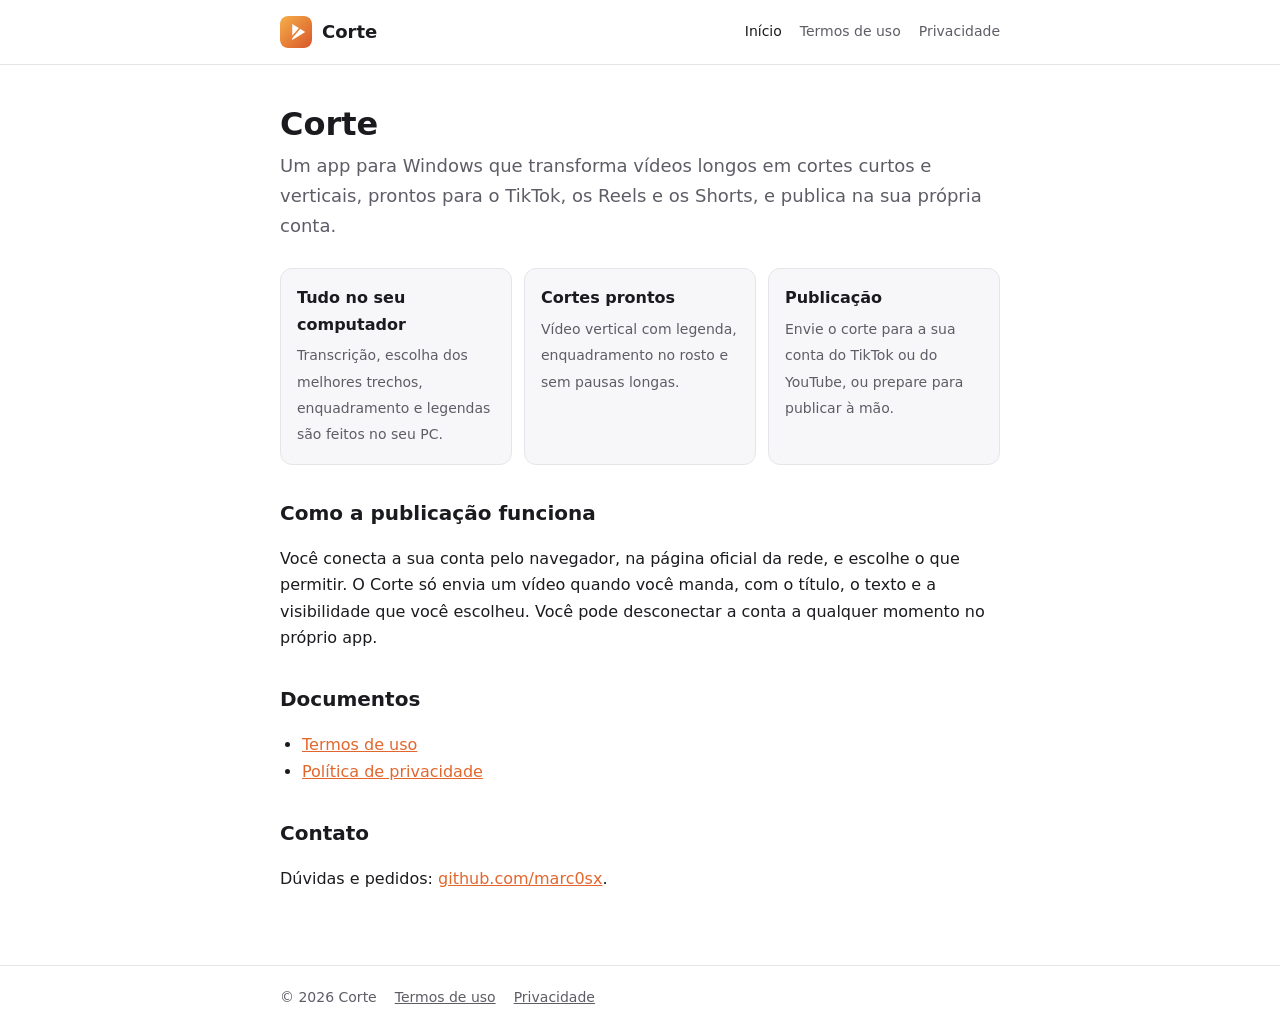
==== index.html @ 1ce230a7 "Site do Corte: início, termos de uso e política de privacidade Páginas públicas pedidas pelo TikTok " ====
<!doctype html>
<html lang="pt-BR">
<head>
  <meta charset="utf-8">
  <meta name="viewport" content="width=device-width, initial-scale=1">
  <title>Corte</title>
  <meta name="description" content="Corte transforma vídeos longos em cortes verticais e publica na sua conta do TikTok e do YouTube.">
  <link rel="icon" href="icone.png">
  <link rel="stylesheet" href="estilo.css">
</head>
<body>
  <header>
    <div class="wrap">
      <a class="brand" href="./"><img src="icone.png" alt=""> Corte</a>
      <nav>
        <a href="./" aria-current="page">Início</a>
        <a href="termos.html">Termos de uso</a>
        <a href="privacidade.html">Privacidade</a>
      </nav>
    </div>
  </header>
  <main>
    <div class="wrap">
      <h1>Corte</h1>
      <p class="lead">Um app para Windows que transforma vídeos longos em cortes curtos e verticais, prontos para o TikTok, os Reels e os Shorts, e publica na sua própria conta.</p>

      <div class="cards">
        <div class="card"><strong>Tudo no seu computador</strong><span>Transcrição, escolha dos melhores trechos, enquadramento e legendas são feitos no seu PC.</span></div>
        <div class="card"><strong>Cortes prontos</strong><span>Vídeo vertical com legenda, enquadramento no rosto e sem pausas longas.</span></div>
        <div class="card"><strong>Publicação</strong><span>Envie o corte para a sua conta do TikTok ou do YouTube, ou prepare para publicar à mão.</span></div>
      </div>

      <h2>Como a publicação funciona</h2>
      <p>Você conecta a sua conta pelo navegador, na página oficial da rede, e escolhe o que permitir. O Corte só envia um vídeo quando você manda, com o título, o texto e a visibilidade que você escolheu. Você pode desconectar a conta a qualquer momento no próprio app.</p>

      <h2>Documentos</h2>
      <ul>
        <li><a href="termos.html">Termos de uso</a></li>
        <li><a href="privacidade.html">Política de privacidade</a></li>
      </ul>

      <h2>Contato</h2>
      <p>Dúvidas e pedidos: <a href="https://github.com/marc0sx">github.com/marc0sx</a>.</p>
    </div>
  </main>
  <footer>
    <div class="wrap">
      <span>© 2026 Corte</span>
      <a href="termos.html">Termos de uso</a>
      <a href="privacidade.html">Privacidade</a>
    </div>
  </footer>
</body>
</html>
---- estilo.css ----
:root {
  --bg: #ffffff;
  --text: #1b1b1f;
  --muted: #5d5d66;
  --line: #e6e6ea;
  --card: #f7f7f9;
  --accent: #e2672e;
  --accent-2: #f6a03b;
}
@media (prefers-color-scheme: dark) {
  :root {
    --bg: #121216;
    --text: #ececf1;
    --muted: #a3a3ad;
    --line: #2a2a31;
    --card: #1b1b21;
  }
}
* { box-sizing: border-box; }
body {
  margin: 0;
  background: var(--bg);
  color: var(--text);
  font: 16px/1.65 'Segoe UI', system-ui, -apple-system, Roboto, Arial, sans-serif;
}
.wrap { max-width: 760px; margin: 0 auto; padding: 0 20px; }
header { border-bottom: 1px solid var(--line); }
header .wrap { display: flex; align-items: center; gap: 12px; height: 64px; }
header a.brand { display: inline-flex; align-items: center; gap: 10px; color: var(--text); text-decoration: none; font-weight: 700; font-size: 18px; }
header img { width: 32px; height: 32px; border-radius: 8px; }
header nav { margin-left: auto; display: flex; gap: 18px; font-size: 14px; }
header nav a { color: var(--muted); text-decoration: none; }
header nav a:hover, header nav a[aria-current='page'] { color: var(--text); }
main { padding: 40px 0 56px; }
h1 { font-size: 32px; line-height: 1.2; margin: 0 0 8px; }
h2 { font-size: 20px; margin: 32px 0 8px; }
p, li { color: var(--text); }
.lead { font-size: 18px; color: var(--muted); margin: 0 0 28px; }
.updated { color: var(--muted); font-size: 14px; margin: 0 0 28px; }
a { color: var(--accent); }
ul { padding-left: 22px; }
.cards { display: grid; grid-template-columns: repeat(auto-fit, minmax(210px, 1fr)); gap: 12px; margin: 28px 0; }
.card { background: var(--card); border: 1px solid var(--line); border-radius: 12px; padding: 16px; }
.card strong { display: block; margin-bottom: 4px; }
.card span { color: var(--muted); font-size: 14px; }
footer { border-top: 1px solid var(--line); color: var(--muted); font-size: 14px; }
footer .wrap { padding: 20px; display: flex; gap: 18px; flex-wrap: wrap; }
footer a { color: var(--muted); }
@media (max-width: 520px) {
  h1 { font-size: 26px; }
  header nav { gap: 12px; }
}
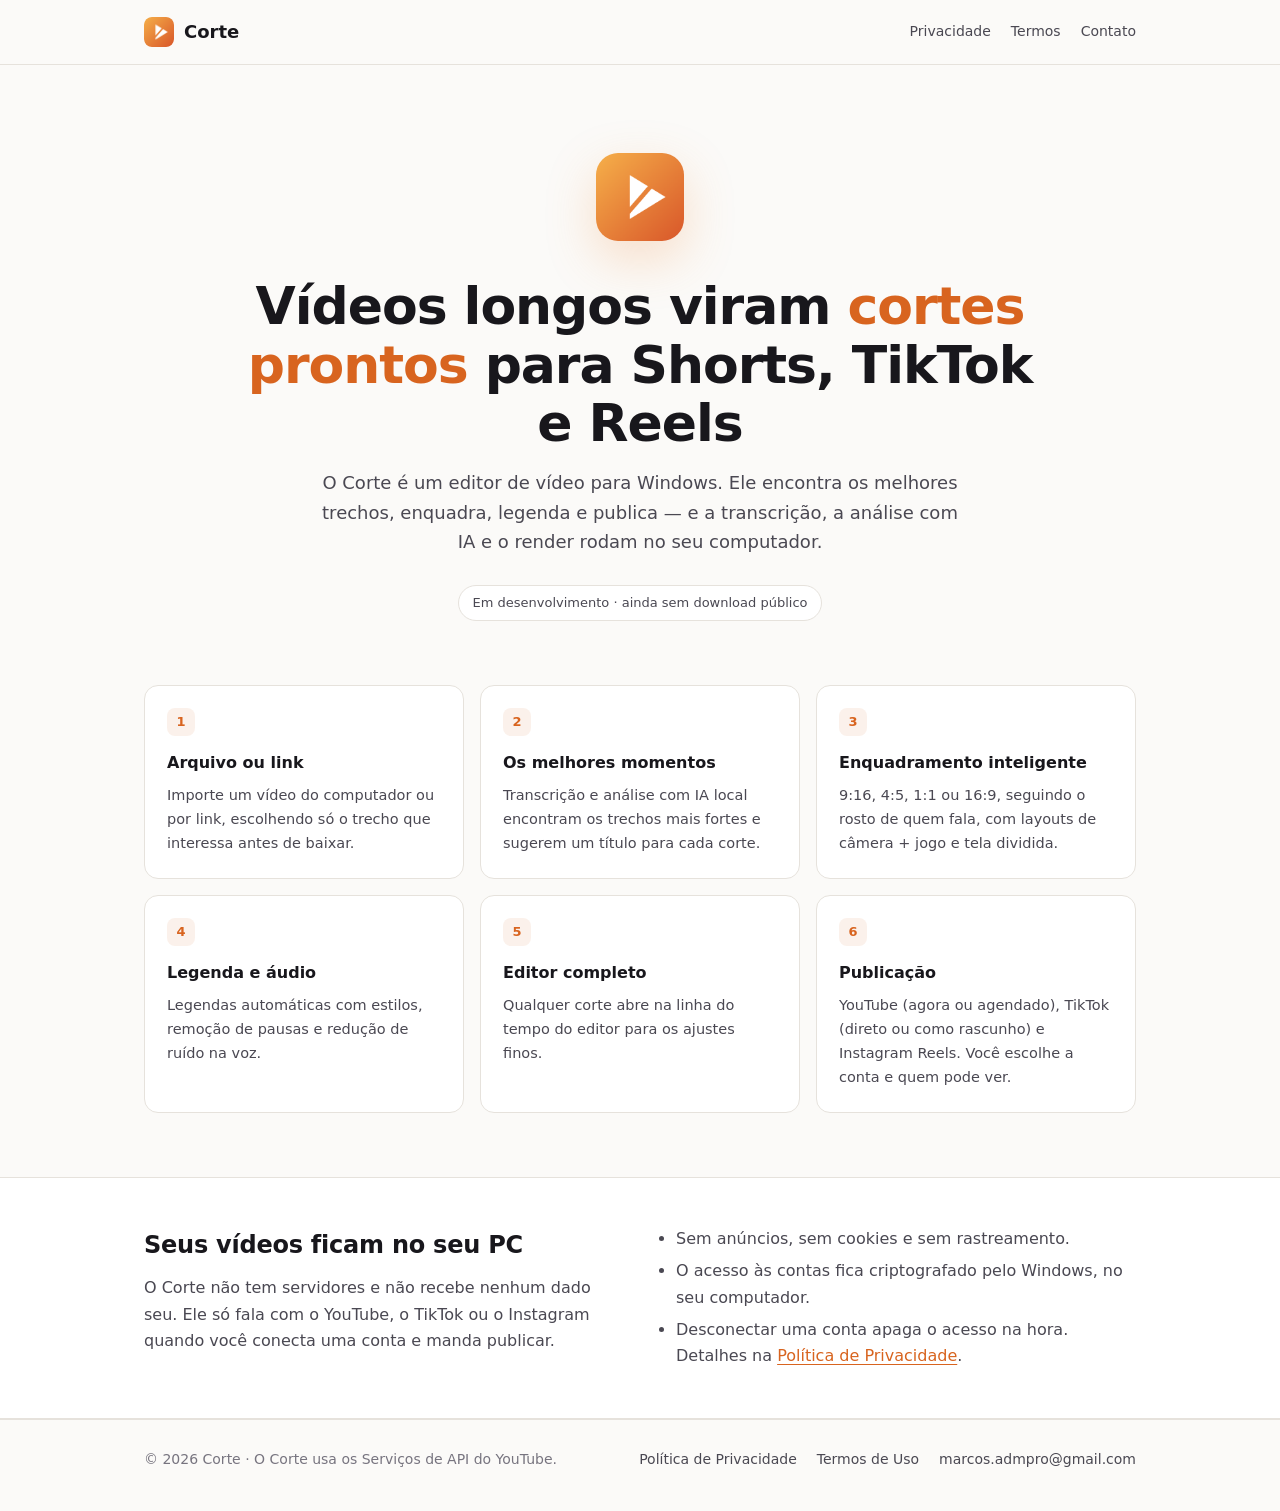
==== commit f0b301fa: "Site: política de privacidade e termos para a auditoria do YouTube e o Instagram Página inicial com " ====
--- a/index.html
+++ b/index.html
@@ -3,51 +3,89 @@
 <head>
   <meta charset="utf-8">
   <meta name="viewport" content="width=device-width, initial-scale=1">
-  <title>Corte</title>
-  <meta name="description" content="Corte transforma vídeos longos em cortes verticais e publica na sua conta do TikTok e do YouTube.">
-  <link rel="icon" href="icone.png">
+  <title>Corte — cortes prontos para Shorts, TikTok e Reels</title>
+  <meta name="description" content="Corte é um editor de vídeo para Windows que transforma vídeos longos em cortes com legenda e enquadramento para YouTube Shorts, TikTok e Instagram Reels. Tudo roda no seu computador.">
+  <link rel="icon" href="icone.png" type="image/png">
   <link rel="stylesheet" href="estilo.css">
 </head>
 <body>
-  <header>
+  <header class="top">
     <div class="wrap">
       <a class="brand" href="./"><img src="icone.png" alt=""> Corte</a>
       <nav>
-        <a href="./" aria-current="page">Início</a>
-        <a href="termos.html">Termos de uso</a>
         <a href="privacidade.html">Privacidade</a>
+        <a href="termos.html">Termos</a>
+        <a class="hide-sm" href="mailto:marcos.admpro@gmail.com">Contato</a>
       </nav>
     </div>
   </header>
+
   <main>
+    <section class="hero">
+      <div class="wrap">
+        <img src="icone.png" alt="Ícone do Corte">
+        <h1>Vídeos longos viram <span>cortes prontos</span> para Shorts, TikTok e Reels</h1>
+        <p>O Corte é um editor de vídeo para Windows. Ele encontra os melhores trechos, enquadra, legenda e publica — e a transcrição, a análise com IA e o render rodam no seu computador.</p>
+        <span class="pill">Em desenvolvimento · ainda sem download público</span>
+      </div>
+    </section>
+
+    <section class="wrap features" aria-label="Recursos">
+      <div class="card">
+        <span class="n">1</span>
+        <h3>Arquivo ou link</h3>
+        <p>Importe um vídeo do computador ou por link, escolhendo só o trecho que interessa antes de baixar.</p>
+      </div>
+      <div class="card">
+        <span class="n">2</span>
+        <h3>Os melhores momentos</h3>
+        <p>Transcrição e análise com IA local encontram os trechos mais fortes e sugerem um título para cada corte.</p>
+      </div>
+      <div class="card">
+        <span class="n">3</span>
+        <h3>Enquadramento inteligente</h3>
+        <p>9:16, 4:5, 1:1 ou 16:9, seguindo o rosto de quem fala, com layouts de câmera + jogo e tela dividida.</p>
+      </div>
+      <div class="card">
+        <span class="n">4</span>
+        <h3>Legenda e áudio</h3>
+        <p>Legendas automáticas com estilos, remoção de pausas e redução de ruído na voz.</p>
+      </div>
+      <div class="card">
+        <span class="n">5</span>
+        <h3>Editor completo</h3>
+        <p>Qualquer corte abre na linha do tempo do editor para os ajustes finos.</p>
+      </div>
+      <div class="card">
+        <span class="n">6</span>
+        <h3>Publicação</h3>
+        <p>YouTube (agora ou agendado), TikTok (direto ou como rascunho) e Instagram Reels. Você escolhe a conta e quem pode ver.</p>
+      </div>
+    </section>
+
+    <section class="band">
+      <div class="wrap">
+        <div>
+          <h2>Seus vídeos ficam no seu PC</h2>
+          <p>O Corte não tem servidores e não recebe nenhum dado seu. Ele só fala com o YouTube, o TikTok ou o Instagram quando você conecta uma conta e manda publicar.</p>
+        </div>
+        <ul>
+          <li>Sem anúncios, sem cookies e sem rastreamento.</li>
+          <li>O acesso às contas fica criptografado pelo Windows, no seu computador.</li>
+          <li>Desconectar uma conta apaga o acesso na hora. Detalhes na <a href="privacidade.html">Política de Privacidade</a>.</li>
+        </ul>
+      </div>
+    </section>
+  </main>
+
+  <footer class="foot">
     <div class="wrap">
-      <h1>Corte</h1>
-      <p class="lead">Um app para Windows que transforma vídeos longos em cortes curtos e verticais, prontos para o TikTok, os Reels e os Shorts, e publica na sua própria conta.</p>
-
-      <div class="cards">
-        <div class="card"><strong>Tudo no seu computador</strong><span>Transcrição, escolha dos melhores trechos, enquadramento e legendas são feitos no seu PC.</span></div>
-        <div class="card"><strong>Cortes prontos</strong><span>Vídeo vertical com legenda, enquadramento no rosto e sem pausas longas.</span></div>
-        <div class="card"><strong>Publicação</strong><span>Envie o corte para a sua conta do TikTok ou do YouTube, ou prepare para publicar à mão.</span></div>
-      </div>
-
-      <h2>Como a publicação funciona</h2>
-      <p>Você conecta a sua conta pelo navegador, na página oficial da rede, e escolhe o que permitir. O Corte só envia um vídeo quando você manda, com o título, o texto e a visibilidade que você escolheu. Você pode desconectar a conta a qualquer momento no próprio app.</p>
-
-      <h2>Documentos</h2>
-      <ul>
-        <li><a href="termos.html">Termos de uso</a></li>
-        <li><a href="privacidade.html">Política de privacidade</a></li>
-      </ul>
-
-      <h2>Contato</h2>
-      <p>Dúvidas e pedidos: <a href="https://github.com/marc0sx">github.com/marc0sx</a>.</p>
-    </div>
-  </main>
-  <footer>
-    <div class="wrap">
-      <span>© 2026 Corte</span>
-      <a href="termos.html">Termos de uso</a>
-      <a href="privacidade.html">Privacidade</a>
+      <span>© 2026 Corte · O Corte usa os Serviços de API do YouTube.</span>
+      <nav>
+        <a href="privacidade.html">Política de Privacidade</a>
+        <a href="termos.html">Termos de Uso</a>
+        <a href="mailto:marcos.admpro@gmail.com">marcos.admpro@gmail.com</a>
+      </nav>
     </div>
   </footer>
 </body>
--- a/estilo.css
+++ b/estilo.css
@@ -1,52 +1,114 @@
+/* Corte: the public site (home, privacy policy, terms). No external resources: no fonts, scripts or trackers. */
 :root {
-  --bg: #ffffff;
-  --text: #1b1b1f;
-  --muted: #5d5d66;
-  --line: #e6e6ea;
-  --card: #f7f7f9;
-  --accent: #e2672e;
-  --accent-2: #f6a03b;
+  color-scheme: dark;
+  --bg: #0e0e12;
+  --bg-2: #16161c;
+  --bg-3: #1e1e26;
+  --line: #2a2a34;
+  --text: #ececf1;
+  --text-2: #b4b4c0;
+  --text-3: #85859a;
+  --accent: #f08a3c;
+  --accent-2: #f6a560;
+  --accent-soft: rgba(240, 138, 60, 0.12);
+  --radius: 14px;
 }
-@media (prefers-color-scheme: dark) {
+@media (prefers-color-scheme: light) {
   :root {
-    --bg: #121216;
-    --text: #ececf1;
-    --muted: #a3a3ad;
-    --line: #2a2a31;
-    --card: #1b1b21;
+    color-scheme: light;
+    --bg: #fbfaf8;
+    --bg-2: #ffffff;
+    --bg-3: #f3f1ee;
+    --line: #e6e2dc;
+    --text: #18171c;
+    --text-2: #4a4852;
+    --text-3: #77747f;
+    --accent: #d8641f;
+    --accent-2: #b9521a;
+    --accent-soft: rgba(216, 100, 31, 0.09);
   }
 }
+
 * { box-sizing: border-box; }
+html { -webkit-text-size-adjust: 100%; }
 body {
   margin: 0;
   background: var(--bg);
   color: var(--text);
-  font: 16px/1.65 'Segoe UI', system-ui, -apple-system, Roboto, Arial, sans-serif;
+  font: 16px/1.65 system-ui, -apple-system, "Segoe UI", Roboto, "Helvetica Neue", Arial, sans-serif;
 }
-.wrap { max-width: 760px; margin: 0 auto; padding: 0 20px; }
-header { border-bottom: 1px solid var(--line); }
-header .wrap { display: flex; align-items: center; gap: 12px; height: 64px; }
-header a.brand { display: inline-flex; align-items: center; gap: 10px; color: var(--text); text-decoration: none; font-weight: 700; font-size: 18px; }
-header img { width: 32px; height: 32px; border-radius: 8px; }
-header nav { margin-left: auto; display: flex; gap: 18px; font-size: 14px; }
-header nav a { color: var(--muted); text-decoration: none; }
-header nav a:hover, header nav a[aria-current='page'] { color: var(--text); }
-main { padding: 40px 0 56px; }
-h1 { font-size: 32px; line-height: 1.2; margin: 0 0 8px; }
-h2 { font-size: 20px; margin: 32px 0 8px; }
-p, li { color: var(--text); }
-.lead { font-size: 18px; color: var(--muted); margin: 0 0 28px; }
-.updated { color: var(--muted); font-size: 14px; margin: 0 0 28px; }
-a { color: var(--accent); }
-ul { padding-left: 22px; }
-.cards { display: grid; grid-template-columns: repeat(auto-fit, minmax(210px, 1fr)); gap: 12px; margin: 28px 0; }
-.card { background: var(--card); border: 1px solid var(--line); border-radius: 12px; padding: 16px; }
-.card strong { display: block; margin-bottom: 4px; }
-.card span { color: var(--muted); font-size: 14px; }
-footer { border-top: 1px solid var(--line); color: var(--muted); font-size: 14px; }
-footer .wrap { padding: 20px; display: flex; gap: 18px; flex-wrap: wrap; }
-footer a { color: var(--muted); }
-@media (max-width: 520px) {
-  h1 { font-size: 26px; }
-  header nav { gap: 12px; }
+a { color: var(--accent); text-underline-offset: 3px; }
+a:hover { color: var(--accent-2); }
+code { font: 0.92em/1.4 Consolas, "Cascadia Mono", ui-monospace, monospace; background: var(--bg-3); padding: 1px 6px; border-radius: 6px; }
+
+.wrap { max-width: 1040px; margin: 0 auto; padding: 0 24px; }
+.narrow { max-width: 760px; }
+
+/* Header */
+.top { border-bottom: 1px solid var(--line); }
+.top .wrap { display: flex; align-items: center; justify-content: space-between; gap: 16px; height: 64px; }
+.brand { display: inline-flex; align-items: center; gap: 10px; color: var(--text); text-decoration: none; font-weight: 700; font-size: 18px; }
+.brand img { width: 30px; height: 30px; border-radius: 8px; }
+.top nav { display: flex; gap: 20px; font-size: 14px; }
+.top nav a { color: var(--text-2); text-decoration: none; }
+.top nav a:hover, .top nav a[aria-current="page"] { color: var(--text); }
+
+/* Home */
+.hero { padding: 88px 0 64px; text-align: center; }
+.hero img { width: 88px; height: 88px; border-radius: 22px; box-shadow: 0 18px 50px rgba(240, 138, 60, 0.25); }
+.hero h1 { font-size: clamp(32px, 5vw, 52px); line-height: 1.12; letter-spacing: -0.02em; margin: 28px auto 16px; max-width: 820px; }
+.hero h1 span { color: var(--accent); }
+.hero p { color: var(--text-2); font-size: 18px; max-width: 640px; margin: 0 auto; }
+.pill { display: inline-block; margin-top: 28px; padding: 6px 14px; border-radius: 999px; border: 1px solid var(--line); background: var(--bg-2); color: var(--text-2); font-size: 13px; }
+
+.features { display: grid; grid-template-columns: repeat(3, minmax(0, 1fr)); gap: 16px; margin-bottom: 64px; }
+.card { background: var(--bg-2); border: 1px solid var(--line); border-radius: var(--radius); padding: 22px; }
+.card h3 { margin: 0 0 8px; font-size: 16px; }
+.card p { margin: 0; color: var(--text-2); font-size: 14.5px; }
+.card .n { display: inline-flex; align-items: center; justify-content: center; width: 28px; height: 28px; border-radius: 8px; background: var(--accent-soft); color: var(--accent); font-weight: 700; font-size: 13px; margin-bottom: 14px; }
+
+.band { background: var(--bg-2); border-top: 1px solid var(--line); border-bottom: 1px solid var(--line); padding: 48px 0; }
+.band .wrap { display: grid; grid-template-columns: minmax(0, 1fr) minmax(0, 1fr); gap: 32px; align-items: start; }
+.band h2 { margin: 0 0 10px; font-size: 24px; letter-spacing: -0.01em; }
+.band p { margin: 0; color: var(--text-2); }
+.band ul { margin: 0; padding-left: 20px; color: var(--text-2); }
+.band li + li { margin-top: 6px; }
+
+/* Legal pages */
+.doc { padding: 56px 0 72px; }
+.doc h1 { font-size: clamp(28px, 4vw, 38px); letter-spacing: -0.02em; line-height: 1.2; margin: 0 0 6px; }
+.doc .updated { color: var(--text-3); font-size: 14px; margin: 0 0 32px; }
+.doc h2 { font-size: 20px; margin: 40px 0 10px; letter-spacing: -0.01em; }
+.doc h3 { font-size: 16px; margin: 22px 0 6px; }
+.doc p, .doc li { color: var(--text-2); }
+.doc ul { padding-left: 22px; }
+.doc li + li { margin-top: 6px; }
+.doc strong { color: var(--text); }
+.summary { background: var(--accent-soft); border: 1px solid var(--line); border-radius: var(--radius); padding: 18px 22px; }
+.summary p { margin: 0 0 8px; color: var(--text); font-weight: 600; }
+.summary ul { margin: 0; }
+.perm { width: 100%; border-collapse: collapse; margin: 12px 0 4px; font-size: 14.5px; }
+.perm th, .perm td { text-align: left; padding: 10px 12px; border-bottom: 1px solid var(--line); vertical-align: top; }
+.perm th { color: var(--text-3); font-weight: 600; font-size: 13px; }
+.perm td { color: var(--text-2); }
+.perm td:first-child { white-space: nowrap; }
+.table-scroll { overflow-x: auto; }
+
+/* Footer */
+.foot { border-top: 1px solid var(--line); padding: 28px 0 40px; color: var(--text-3); font-size: 14px; }
+.foot .wrap { display: flex; flex-wrap: wrap; gap: 10px 24px; justify-content: space-between; }
+.foot nav { display: flex; flex-wrap: wrap; gap: 8px 20px; }
+.foot a { color: var(--text-2); text-decoration: none; }
+.foot a:hover { color: var(--text); }
+
+@media (max-width: 820px) {
+  .features { grid-template-columns: 1fr; }
+  .band .wrap { grid-template-columns: 1fr; }
+  .hero { padding: 64px 0 48px; }
+  .top nav { gap: 14px; }
 }
+@media (max-width: 480px) {
+  .wrap { padding: 0 16px; }
+  .top nav a.hide-sm { display: none; }
+  .perm td:first-child { white-space: normal; }
+}
